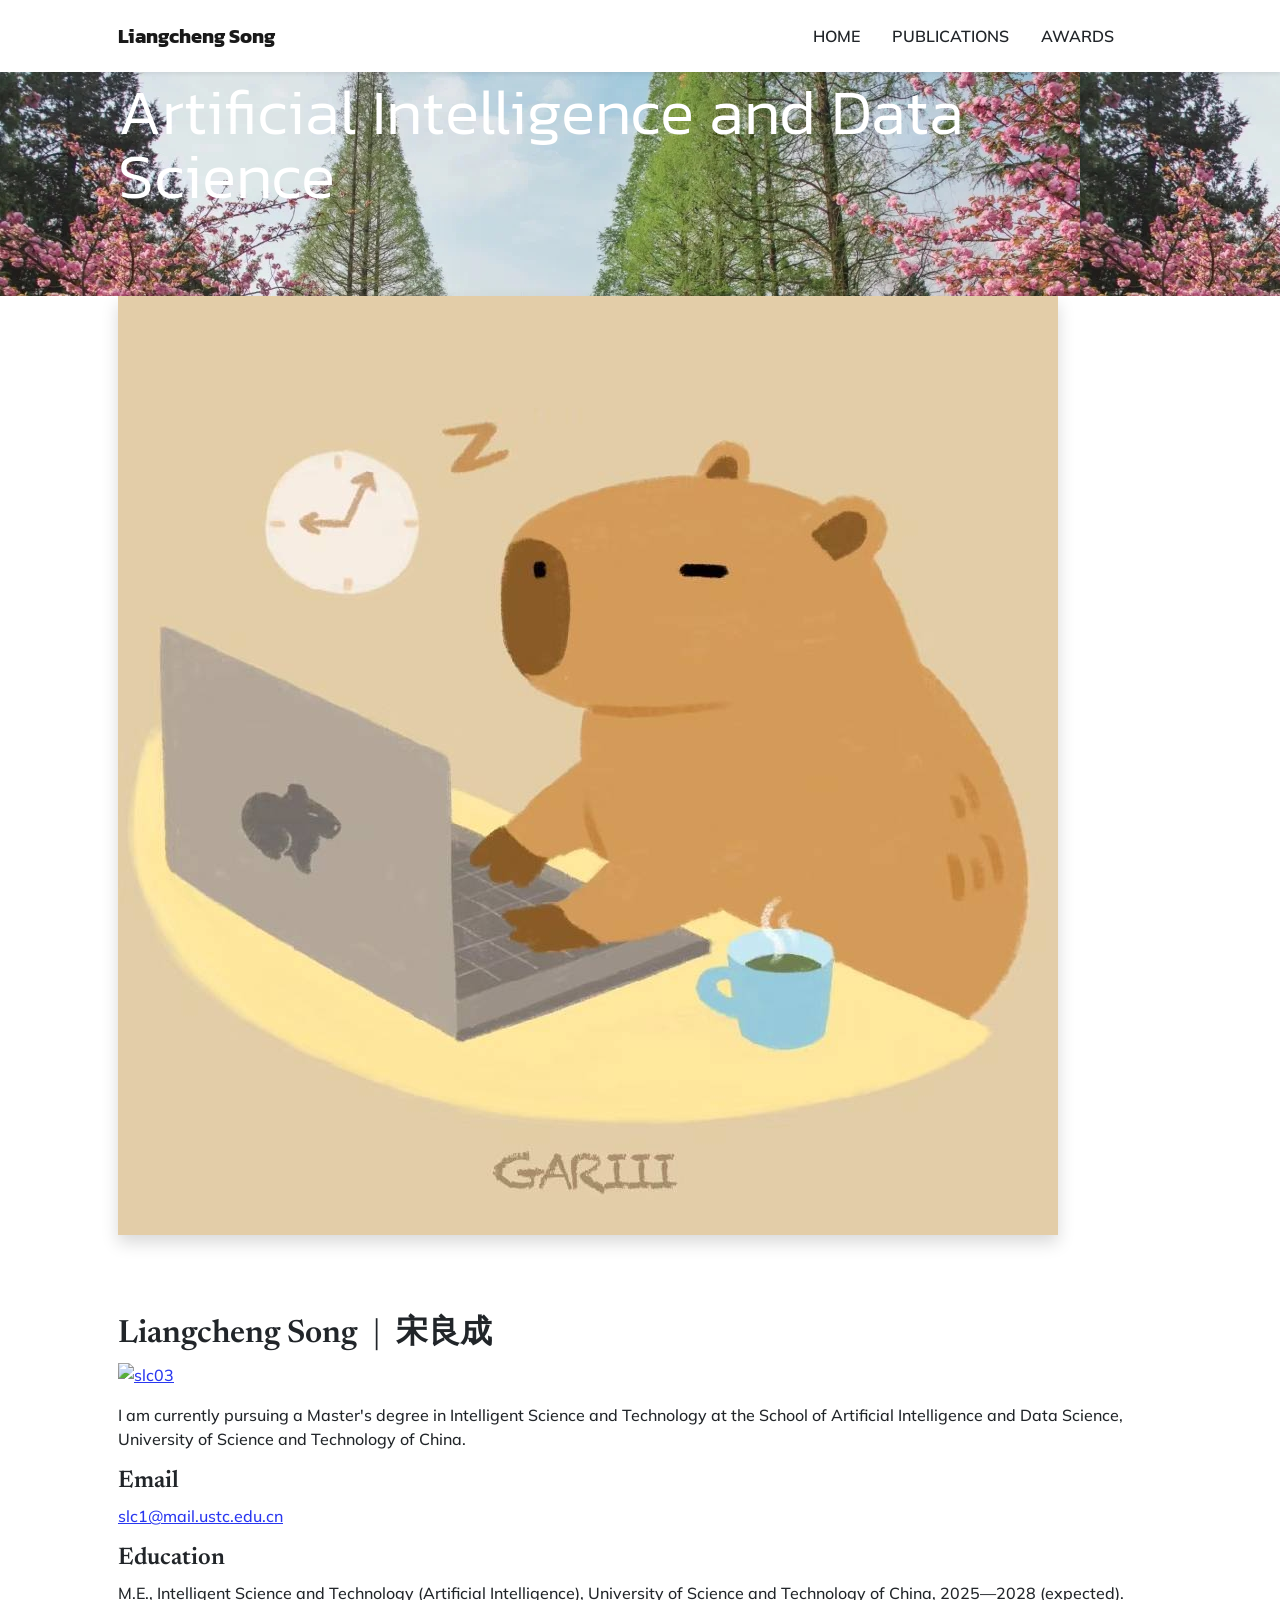
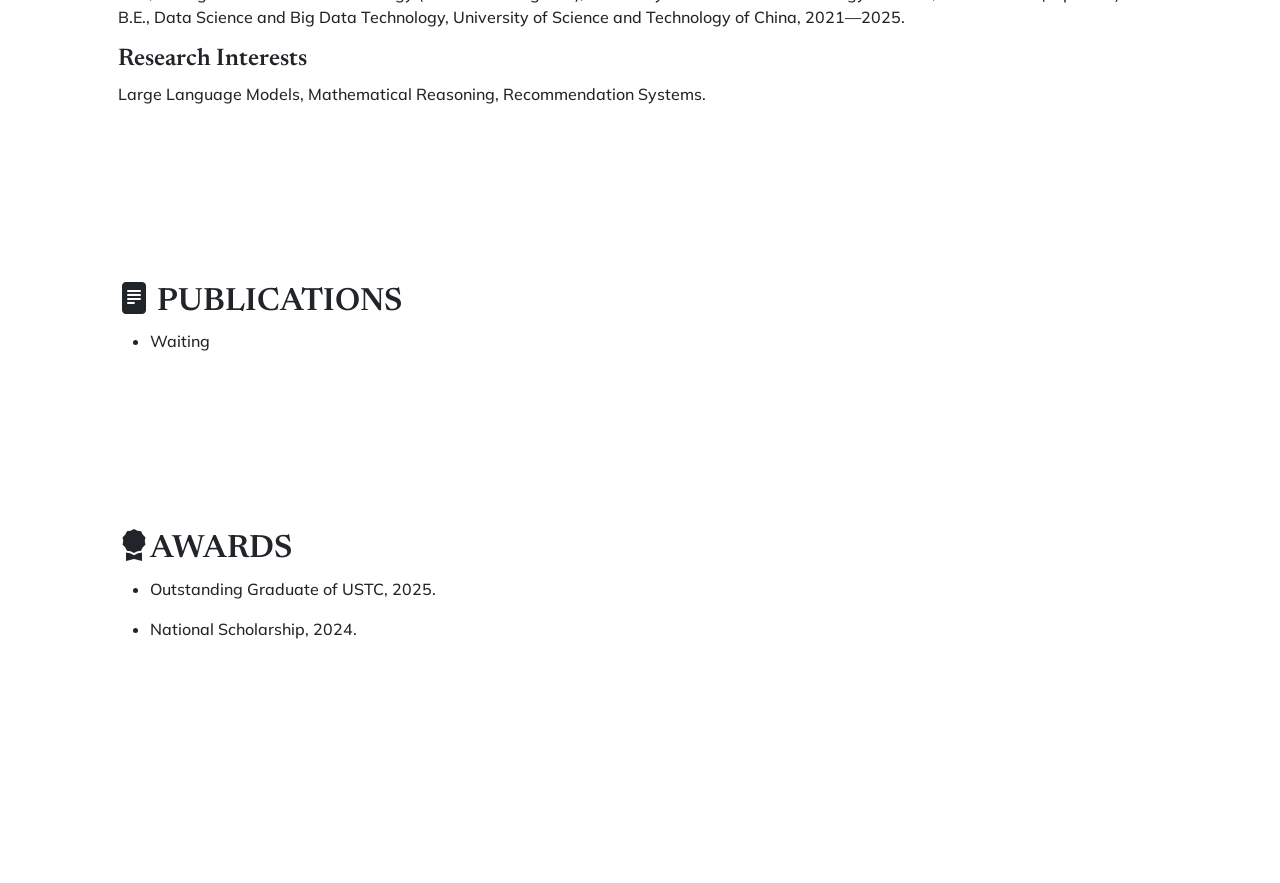
==== index.html @ 5f9d3173 "init" ====
<!DOCTYPE html>
<html lang="en">

<head>
    <meta charset="utf-8" />
    <meta name="viewport" content="width=device-width, initial-scale=1, shrink-to-fit=no" />
    <meta name="description" content="Academic Webpage" />
    <meta name="author" content="slc03" />
    <title id="title"></title>

    <!-- Icon -->
    <link rel="icon" type="image/x-icon" href="static/assets/favicon.ico" />

    <!-- Bootstrap icons-->
    <link href="https://cdn.jsdelivr.net/npm/bootstrap-icons@1.5.0/font/bootstrap-icons.css" rel="stylesheet" />

    <!-- Google fonts-->
    <link rel="preconnect" href="https://fonts.gstatic.com" />
    <link href="https://fonts.googleapis.com/css2?family=Newsreader:ital,wght@0,600;1,600&amp;display=swap"
        rel="stylesheet" />
    <link
        href="https://fonts.googleapis.com/css2?family=Mulish:ital,wght@0,300;0,500;0,600;0,700;1,300;1,500;1,600;1,700&amp;display=swap"
        rel="stylesheet" />
    <link href="https://fonts.googleapis.com/css2?family=Kanit:ital,wght@0,400;1,400&amp;display=swap"
        rel="stylesheet" />

    <!-- Core theme CSS (includes Bootstrap)-->
    <link type="text/css" href="static/css/styles.css" rel="stylesheet" />
    <link type="text/css" href="static/css/main.css" rel="stylesheet" />

    <!-- Bootstrap core JS-->
    <script type="text/javascript" src="static/js/bootstrap.bundle.min.js"></script>

    <!-- For Compatability -->
    <script src="https://polyfill.io/v3/polyfill.min.js?features=es6"></script>
    
    <!-- Markdown -->
    <script type="text/javascript" src="static/js/marked.min.js"></script>

    <!-- Mathematics -->
    <script>
        // See https://docs.mathjax.org/en/latest/index.html for more details.
        MathJax = {
            tex: {
                packages: {},              // extensions to use
                inlineMath: [              // start/end delimiter pairs for in-line math
                    ['$', '$'],
                    ['\\(', '\\)']
                ],
                displayMath: [             // start/end delimiter pairs for display math
                    ['$$', '$$'],
                    ['\\[', '\\]']
                ],
                processEscapes: false,      // use \$ to produce a literal dollar sign
                processEnvironments: true, // process \begin{xxx}...\end{xxx} outside math mode
                processRefs: true,         // process \ref{...} outside of math mode
                digits: /^(?:[0-9]+(?:\{,\}[0-9]{3})*(?:\.[0-9]*)?|\.[0-9]+)/,    // pattern for recognizing numbers
                tags: 'all',              // or 'ams' or 'all'
                tagSide: 'right',          // side for \tag macros
                tagIndent: '0.8em',        // amount to indent tags
                useLabelIds: true,         // use label name rather than tag for ids
                maxMacros: 10000,          // maximum number of macro substitutions per expression
                maxBuffer: 5 * 1024,       // maximum size for the internal TeX string (5K)
                // baseURL:                   // URL for use with links to tags (when there is a <base> tag in effect)
                // (document.getElementsByTagName('base').length === 0) ? '' : String(document.location).replace(/#.*$/, ''),
                formatError:               // function called when TeX syntax errors occur
                    (jax, err) => jax.formatError(err)
            }
        };
    </script>
    <script type="text/javascript" id="MathJax-script" src="https://cdn.jsdelivr.net/npm/mathjax@3/es5/tex-svg.js"></script>
    <script type="text/javascript" id="MathJax-script" async src="https://cdn.jsdelivr.net/npm/mathjax@3/es5/tex-mml-chtml.js"></script>
    
    <!-- Core JS-->
    <script type="text/javascript" src="static/js/scripts.js"></script>
    <script type="text/javascript" src="static/js/js-yaml.min.js"></script>

</head>

<body id="page-top">
    <!-- Navigation-->
    <nav class="header navbar navbar-expand-lg navbar-light fixed-top shadow-sm" id="mainNav">
        <div class="container px-5">
            <a id="page-top-title" class="navbar-brand fw-bold" href="#page-top"></a>
            <!-- <a href="#page-top"><img src="static/assets/img/CUMT_LOGO.svg" style="width: 11rem;"></a> -->
            <button class="navbar-toggler" type="button" data-bs-toggle="collapse" data-bs-target="#navbarResponsive"
                aria-controls="navbarResponsive" aria-expanded="false" aria-label="Toggle navigation">
                MENU
                <i class="bi-list"></i>
            </button>
            <div class="collapse navbar-collapse" id="navbarResponsive">
                <ul class="navbar-nav ms-auto me-4 my-3 my-lg-0">
                    <li class="nav-item">
                        <a class="nav-link me-lg-3" href="#page-top">HOME</a>
                    </li>
                    <li class="nav-item">
                        <a class="nav-link me-lg-3" href="#publications">PUBLICATIONS</a>
                    </li>
                    <li class="nav-item">
                        <a class="nav-link me-lg-3" href="#awards">AWARDS</a>
                    </li>

                </ul>
            </div>
        </div>
    </nav>

    <!-- Top Section -->
    <section class="top-section" style="background-image: url('static/assets/img/background.jpg');">
        <div class="top-section-content">
            <div class="container px-5">
                <h2 id="top-section-bg-text" class="text-white display-3 lh-1 font-alt"></h2>
            </div>
        </div>
    </section>
    <!-- Top Section -->

    <!-- Photo -->
    <div class="container px-5">
        <div id="avatar">
            <img class="shadow" src="static/assets/img/photo.jpg">
        </div>
    </div>
    <!-- Photo -->
    
    <!-- Home -->
    <section class="bg-gradient-primary-to-secondary-light mt5 md5" id="home">
        <div class="container px-5">
            <header>
                <h2 id="home-subtitle"> </h2>
                <!-- <span class="bi bi-list"></span> -->
            </header>
            <div class="main-body" id="home-md"></div>
        </div>
    </section>
    <!-- Home -->

    <!-- Publications -->
    <section class="bg-gradient-primary-to-secondary-gray mt5 md5" id="publications">
        <div class="container px-5">
            <header>
                <h2 id="publications-subtitle"><i class="bi bi-file-text-fill"></i>&nbsp;PUBLICATIONS</h2>
            </header>
            <div class="main-body" id="publications-md"></div>

        </div>
    </section>
    <!-- Publications  -->

    <!-- Awards -->
    <section class="bg-gradient-primary-to-secondary-light mt5 md5" id="awards">
        <div class="container px-5">
            <header>
                <h2 id="awards-subtitle"><i class="bi bi-award-fill"></i>AWARDS </h2>
            </header>
            <div class="main-body" id="awards-md"></div>

        </div>
    </section>
    <!-- Awards -->


    <!-- Footer-->
    <footer class="bg-bottom text-center py-5">
        <div class="container px-5">
            <div class="text-white-50 small">
                <div id="copyright-text" class="mb-2"></div>
                <a id="github-link" href="https://github.com/slc03">Github</a>
                <span class="mx-1">&middot;</span>
                <a id="license-link" href="https://github.com/slc03/slc03.github.io/blob/main/LICENSE">License</a>
            </div>
        </div>
    </footer>

</body>

</html>
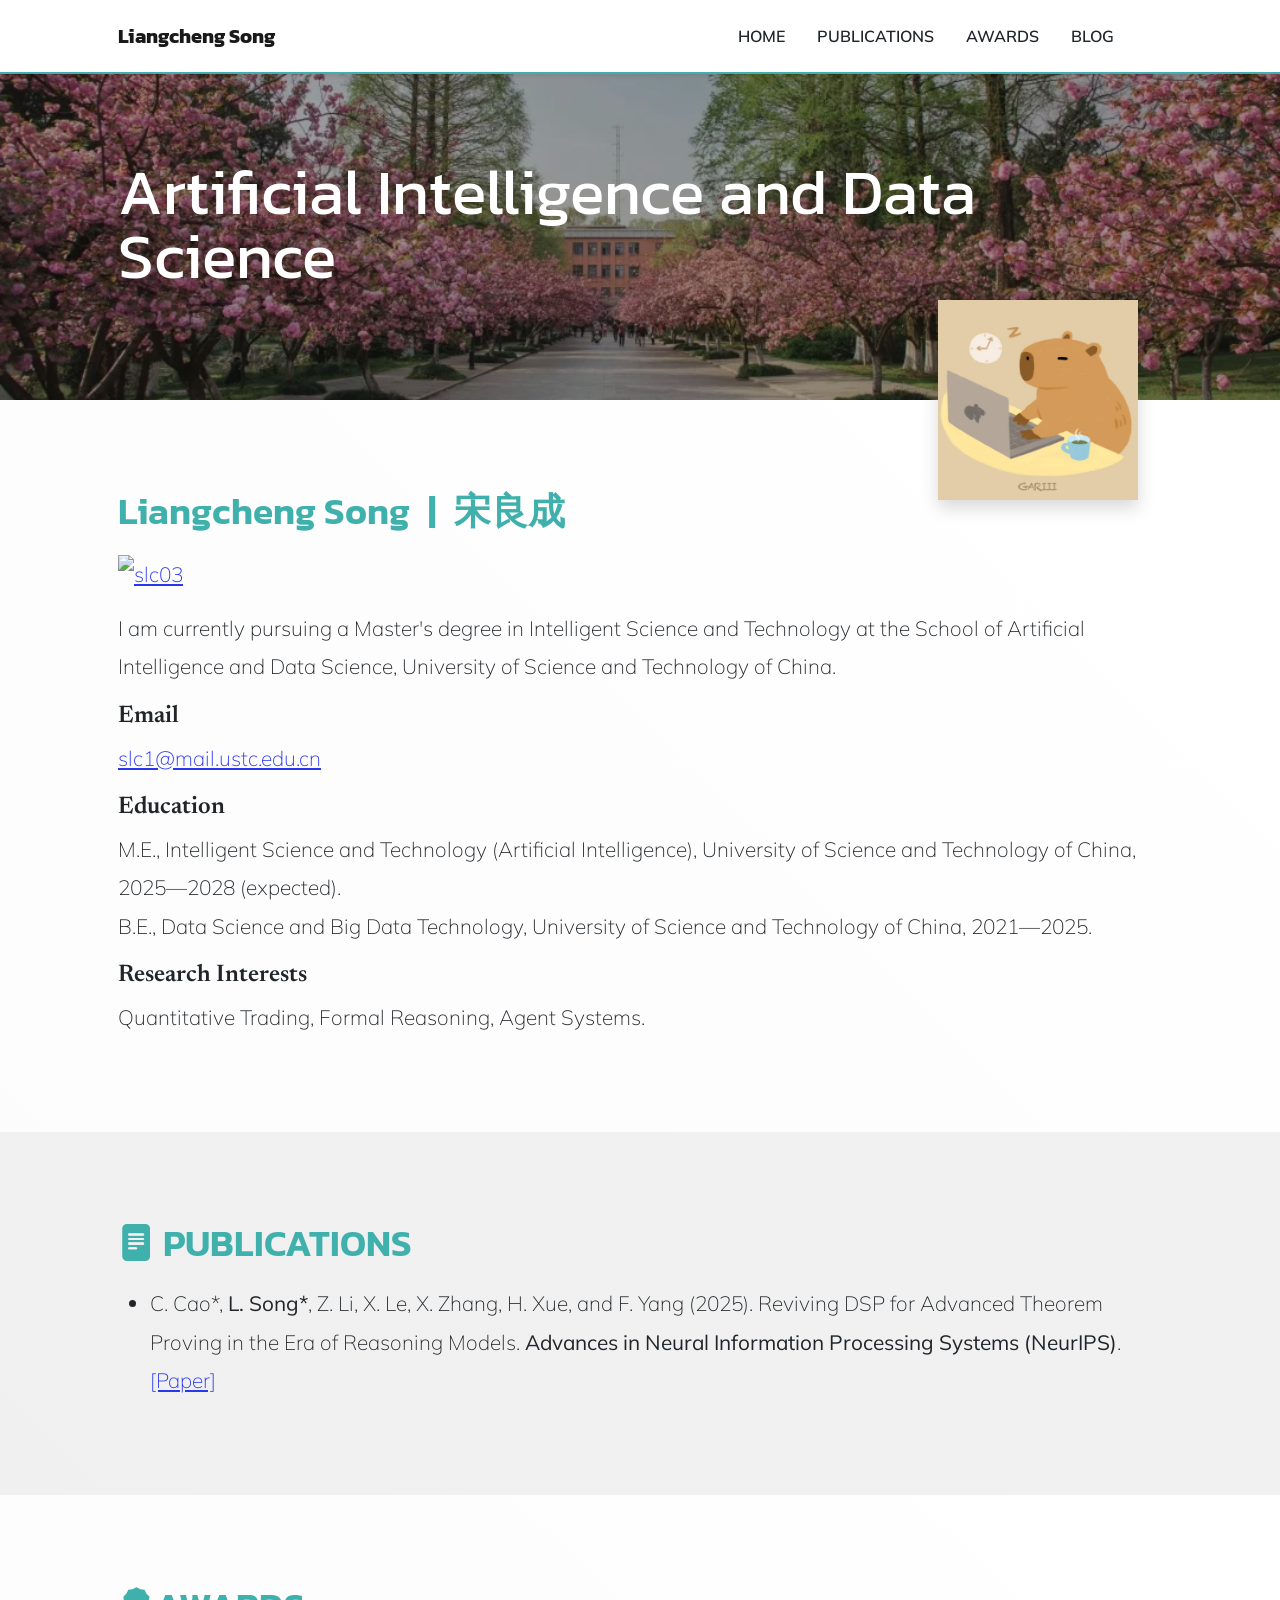
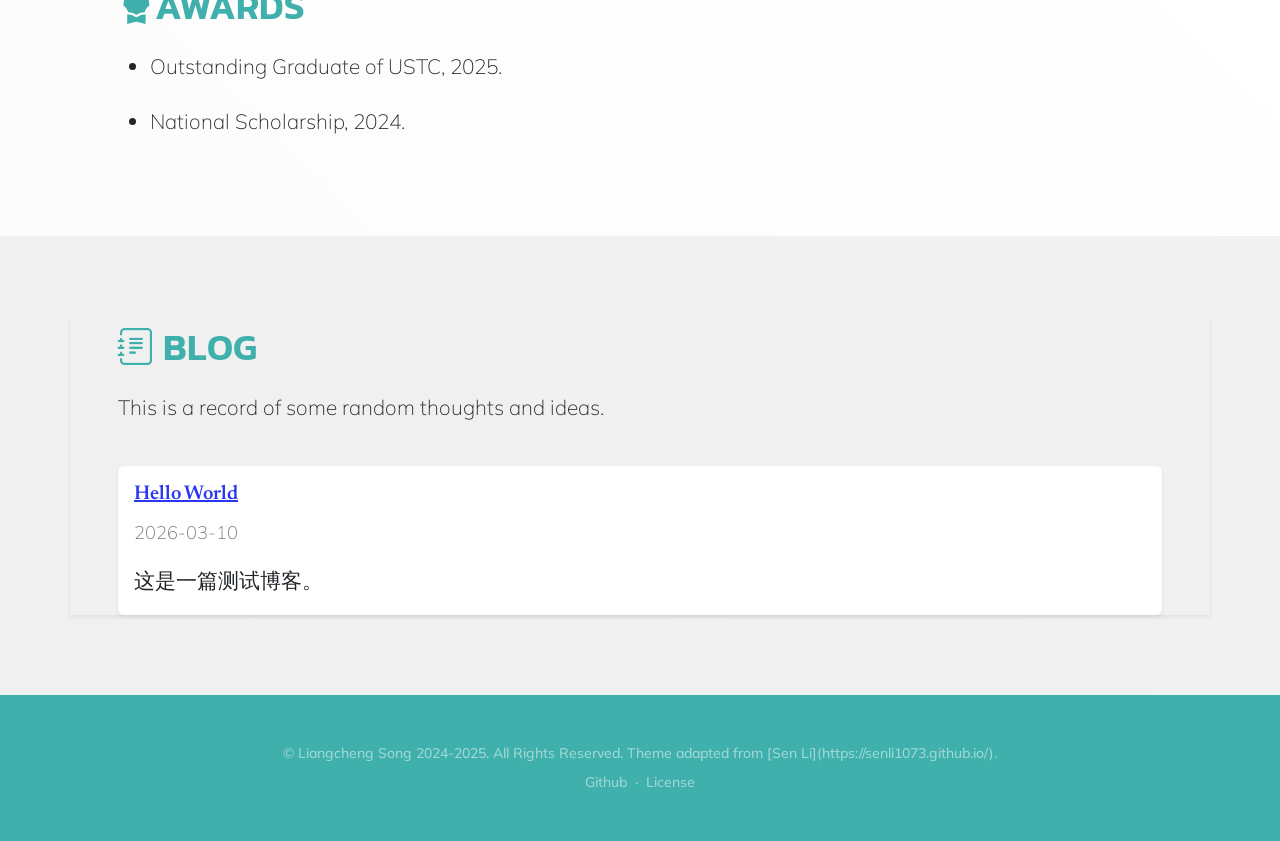
==== commit 1207d9e2: "Add blog" ====
--- a/index.html
+++ b/index.html
@@ -99,6 +99,9 @@
                     <li class="nav-item">
                         <a class="nav-link me-lg-3" href="#awards">AWARDS</a>
                     </li>
+                    <li class="nav-item">
+                        <a class="nav-link me-lg-3" href="#blog">BLOG</a>
+                    </li>
 
                 </ul>
             </div>
@@ -159,6 +162,17 @@
     </section>
     <!-- Awards -->
 
+    <!-- Blog -->
+    <section class="bg-gradient-primary-to-secondary-gray mt5 md5" id="blog">
+        <div class="container px-5 shadow-sm">
+            <header>
+                <h2 id="blog-subtitle"><i class="bi bi-journal-text"></i>&nbsp;BLOG</h2>
+            </header>
+            <div class="main-body" id="blog-md"></div>
+        </div>
+    </section>
+    <!-- Blog -->
+
 
     <!-- Footer-->
     <footer class="bg-bottom text-center py-5">
@@ -174,4 +188,4 @@
 
 </body>
 
-</html>+</html>
--- a/static/css/main.css
+++ b/static/css/main.css
@@ -0,0 +1,112 @@
+@import "./styles.css";
+
+
+:root{
+    --h-title-color:#3fb0ac;
+}
+
+.header {
+    border-bottom: solid 2px var(--h-title-color);
+    z-index: 10000;
+}
+
+.bg-bottom {
+    background-color: var(--h-title-color);
+}
+
+.top-section {
+    position: relative;
+    padding: 10rem 0;
+    background-position: center;
+    background-size: cover;
+    height: 25rem;
+}
+
+.top-section h2 {
+    font-weight: 400;
+}
+
+.top-section .top-section-content {
+    position: relative;
+    z-index: 1;
+}
+
+.top-section:before {
+    content: "";
+    position: absolute;
+    top: 0;
+    left: 0;
+    width: 100%;
+    height: 100%;
+    background: rgba(0, 0, 0, 0.35);
+}
+
+section header h2{
+    font-family: "Kanit", -apple-system, BlinkMacSystemFont, "Segoe UI", Roboto, "Helvetica Neue", Arial, sans-serif, "Apple Color Emoji", "Segoe UI Emoji", "Segoe UI Symbol", "Noto Color Emoji" !important;
+    color: var(--h-title-color);
+    font-size: 2.3rem;
+    line-height: 4rem;
+}
+
+section .main-body{
+    font-size: 1.3rem;
+    font-weight: 200;
+    line-height: 2.4rem;
+}
+
+
+.bg-gradient-primary-to-secondary-light {
+    background: linear-gradient(45deg, #fcfcfc, #ffffff) !important;
+}
+
+.bg-gradient-primary-to-secondary-gray {
+    background: linear-gradient(45deg, #f0f0f0, #f1f1f1) !important;
+}
+
+
+
+.on-top {
+    position: relative;
+    z-index: 10000;
+}
+
+.top-bg {
+    background-position: center;
+    background-size: fill;
+    width: 100%;
+    height: 100%;
+}
+
+.top-bg::before {
+    content: "";
+    position: absolute;
+    top: 0;
+    left: 0;
+    width: 100%;
+    height: 100%;
+    background: rgba(0, 0, 0, 0.4);
+}
+
+
+#avatar {
+    position: relative;
+    height: 0;
+    top:min(-65px,max(-100px,calc(-1*100vw/12)));
+    max-width: 55em;
+    margin: 0 1.5rem 0 0;
+    float: right;
+    z-index: 9000;
+}
+
+#avatar img {
+    height: max(130px,min(200px,calc(100vw/6)));
+    box-shadow: 5px 5px 5px rgba(0, 0, 0, 0.2);
+}
+
+@media screen and (max-width: 991px) {
+    #avatar {
+        margin: 0;
+    }
+}
+
+
